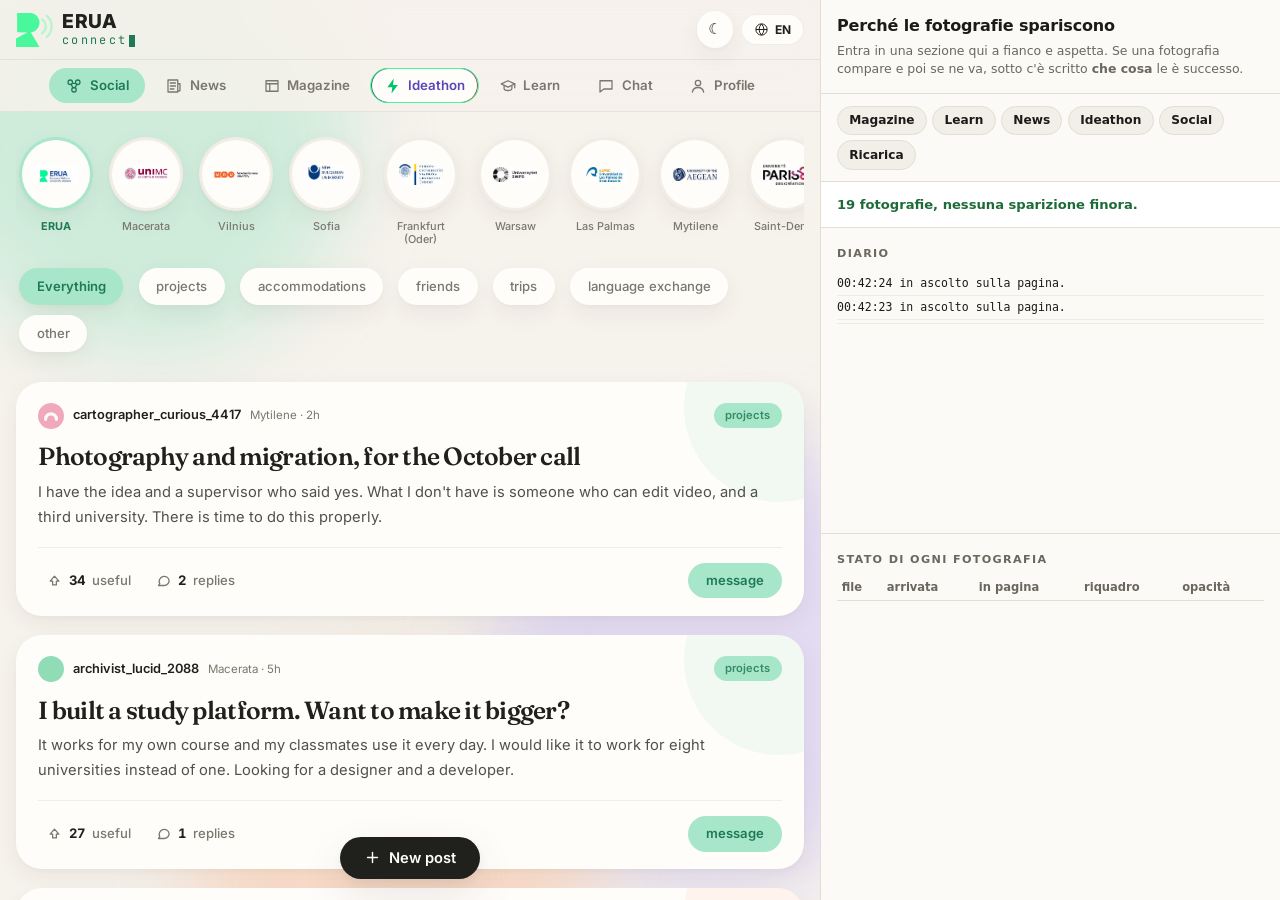
==== collaudo/sonda.html @ fa14f797 "collaudo/sonda.html — salvataggio automatico 16/08/2026 18:24" ====
<!doctype html>
<html lang="it">
<head>
<meta charset="utf-8">
<title>Sonda — perché le fotografie spariscono</title>
<!--
  Questa pagina non fa parte dell'applicazione: è uno strumento di
  collaudo. Tiene ERUA connect dentro una finestra e guarda, una volta al
  secondo, che fine fanno le sue fotografie.

  Serve perché il sintomo — "le vedo per un secondo, poi spariscono" —
  da fuori è identico in quattro casi molto diversi:
    1. qualcuno riscrive il contenitore e le porta via
    2. il file non arriva, o arriva rotto
    3. restano in pagina ma il loro riquadro va a zero
    4. restano e hanno un riquadro, ma una regola le rende invisibili
  Distinguerli leggendo il codice non riesce. Qui si vedono.

  Va aperta dal server locale, non con un doppio clic sul file:
  la finestra dentro deve stare sulla stessa origine per poter essere
  guardata.  →  http://localhost:8765/collaudo/sonda.html
-->
<style>
  :root{
    --sup:#fbfaf7; --sup2:#f2efe9; --testo:#1c1b19; --testo2:#6b675f;
    --bordo:#e2ded5; --male:#b3261e; --bene:#1e6b3a; --forse:#8a6d000;
  }
  *{margin:0;padding:0;box-sizing:border-box}
  body{font:14px/1.5 system-ui,sans-serif;background:var(--sup2);color:var(--testo);
       display:grid;grid-template-columns:minmax(0,1fr) minmax(380px,460px);
       height:100vh;overflow:hidden}
  @media (max-width:900px){body{grid-template-columns:1fr;grid-template-rows:50vh 50vh}}

  iframe{width:100%;height:100%;border:0;background:#fff}

  aside{background:var(--sup);border-left:1px solid var(--bordo);
        display:flex;flex-direction:column;overflow:hidden}
  header{padding:.9rem 1rem;border-bottom:1px solid var(--bordo)}
  h1{font-size:1rem;letter-spacing:-.01em}
  header p{font-size:.78rem;color:var(--testo2);margin-top:.2rem}

  .vai{display:flex;flex-wrap:wrap;gap:.35rem;padding:.7rem 1rem;
       border-bottom:1px solid var(--bordo)}
  .vai button{font:inherit;font-size:.76rem;font-weight:600;cursor:pointer;
       background:var(--sup2);border:1px solid var(--bordo);border-radius:99px;
       padding:.28rem .7rem;color:var(--testo)}
  .vai button:hover{background:#e8e4db}

  #verdetto{padding:.8rem 1rem;font-weight:700;font-size:.82rem;
       border-bottom:1px solid var(--bordo);background:#fff}
  #verdetto.male{color:var(--male)}
  #verdetto.bene{color:var(--bene)}

  .parte{overflow:auto;padding:.6rem 1rem}
  .parte h2{font-size:.7rem;text-transform:uppercase;letter-spacing:.12em;
       color:var(--testo2);margin:.5rem 0 .4rem}
  #diario{flex:0 0 34%;border-bottom:1px solid var(--bordo)}
  #diario div{font-family:ui-monospace,monospace;font-size:.72rem;
       padding:.18rem 0;border-bottom:1px solid #f0ece4;word-break:break-word}
  #diario .grave{color:var(--male);font-weight:700}
  #tabella{flex:1 1 auto}
  table{width:100%;border-collapse:collapse;font-size:.72rem}
  th{text-align:left;font-weight:600;color:var(--testo2);
     border-bottom:1px solid var(--bordo);padding:.25rem .3rem;
     position:sticky;top:0;background:var(--sup)}
  td{padding:.25rem .3rem;border-bottom:1px solid #f0ece4;
     font-family:ui-monospace,monospace}
  td.no{color:var(--male);font-weight:700}
  td.si{color:var(--bene)}
  .file{max-width:11rem;overflow:hidden;text-overflow:ellipsis;white-space:nowrap}
</style>
</head>
<body>

<iframe id="app" src="../index.html" title="ERUA connect"></iframe>

<aside>
  <header>
    <h1>Perché le fotografie spariscono</h1>
    <p>Entra in una sezione qui a fianco e aspetta. Se una fotografia
       compare e poi se ne va, sotto c'è scritto <b>che cosa</b> le è
       successo.</p>
  </header>

  <div class="vai">
    <button data-vai="magazine">Magazine</button>
    <button data-vai="study">Learn</button>
    <button data-vai="news">News</button>
    <button data-vai="ideathon">Ideathon</button>
    <button data-vai="social">Social</button>
    <button id="ricarica">Ricarica</button>
  </div>

  <div id="verdetto">In ascolto…</div>

  <div class="parte" id="diario">
    <h2>Diario</h2>
    <div id="righe"></div>
  </div>

  <div class="parte" id="tabella">
    <h2>Stato di ogni fotografia</h2>
    <table>
      <thead><tr><th>file</th><th>arrivata</th><th>in pagina</th>
                 <th>riquadro</th><th>opacità</th></tr></thead>
      <tbody id="corpo"></tbody>
    </table>
  </div>
</aside>

<script>
const app = document.getElementById('app');
const righe = document.getElementById('righe');
const corpo = document.getElementById('corpo');
const verdetto = document.getElementById('verdetto');

/* Lo stato migliore in cui abbiamo visto ogni fotografia. È il cuore
   della sonda: "sparita" non vuol dire "assente", vuol dire **c'era e
   adesso non c'è**. Senza memoria non si distingue una fotografia che
   se ne va da una che non è mai arrivata. */
const storia = new Map();
let sparite = 0, osservo = null;

function scrivi(testo, grave) {
  const d = document.createElement('div');
  if (grave) d.className = 'grave';
  const ora = new Date().toLocaleTimeString('it-IT', { hour12: false });
  d.textContent = ora + '  ' + testo;
  righe.prepend(d);
  while (righe.children.length > 80) righe.lastChild.remove();
}

function nome(img) {
  const s = img.currentSrc || img.src || '';
  if (s.startsWith('data:')) return '(incorporata)';
  return s.split('/').slice(-1)[0].split('?')[0].slice(0, 34) || s.slice(0, 34);
}

/* Le quattro condizioni, separate. Una fotografia si vede solo se le
   soddisfa tutte e quattro; quale delle quattro cade dice qual è il
   guasto. */
function stato(img, finestra) {
  const r = img.getBoundingClientRect();
  const s = finestra.getComputedStyle(img);
  return {
    arrivata: !!(img.complete && img.naturalWidth > 0),
    inPagina: img.isConnected,
    riquadro: r.width >= 1 && r.height >= 1,
    visibile: s.opacity !== '0' && s.visibility !== 'hidden' && s.display !== 'none',
    larghezza: Math.round(r.width), altezza: Math.round(r.height),
    opacita: s.opacity,
  };
}
const aPosto = s => s.arrivata && s.inPagina && s.riquadro && s.visibile;

function perche(prima, adesso) {
  if (prima.arrivata && !adesso.arrivata) return 'il browser ha scartato il file (2)';
  if (prima.inPagina && !adesso.inPagina) return 'qualcuno l\'ha tolta dalla pagina (1)';
  if (prima.riquadro && !adesso.riquadro) return `il riquadro è andato a zero (3)`;
  if (prima.visibile && !adesso.visibile) return `una regola la rende invisibile — opacità ${adesso.opacita} (4)`;
  return 'non si vede più, e non so dire perché';
}

function guarda() {
  const doc = app.contentDocument, finestra = app.contentWindow;
  if (!doc || !doc.body) return;

  const imgs = [...doc.querySelectorAll('img')];
  const viste = new Set();
  corpo.textContent = '';

  for (const img of imgs) {
    const chiave = img.currentSrc || img.src;
    if (!chiave || chiave.startsWith('data:')) continue;
    viste.add(chiave);

    const ora = stato(img, finestra);
    const prima = storia.get(chiave);

    if (aPosto(ora)) storia.set(chiave, ora);
    else if (prima && aPosto(prima)) {
      sparite++;
      scrivi('SPARITA ' + nome(img) + ' — ' + perche(prima, ora), true);
      storia.set(chiave, ora);
    }

    const cella = (v, testo) => `<td class="${v ? 'si' : 'no'}">${testo}</td>`;
    const tr = document.createElement('tr');
    tr.innerHTML = `<td class="file" title="${chiave}">${nome(img)}</td>`
      + cella(ora.arrivata, ora.arrivata ? 'sì' : 'NO')
      + cella(ora.inPagina, ora.inPagina ? 'sì' : 'NO')
      + cella(ora.riquadro, ora.larghezza + '×' + ora.altezza)
      + cella(ora.visibile, ora.opacita);
    corpo.appendChild(tr);
  }

  /* Una fotografia che era in pagina e adesso non compare più
     nell'elenco è stata tolta: il caso 1, che la tabella da sola non
     mostrerebbe perché la riga sparisce insieme all'immagine. */
  for (const [chiave, prima] of storia) {
    if (!viste.has(chiave) && aPosto(prima)) {
      sparite++;
      scrivi('TOLTA ' + chiave.split('/').slice(-1)[0] + ' — non è più nella pagina (1)', true);
      storia.set(chiave, { ...prima, inPagina: false });
    }
  }

  const inPagina = imgs.length;
  verdetto.className = sparite ? 'male' : (inPagina ? 'bene' : '');
  verdetto.textContent = sparite
    ? `${sparite} sparizioni. Il motivo è nel diario qui sotto.`
    : `${inPagina} fotografie, nessuna sparizione finora.`;
}

/* Si aggancia appena la finestra dentro ha un corpo, e si riaggancia a
   ogni ricarica: l'osservatore muore insieme al documento che guardava. */
function aggancia() {
  const doc = app.contentDocument;
  if (!doc || !doc.body) { requestAnimationFrame(aggancia); return; }

  doc.addEventListener('error', e => {
    if (e.target && e.target.tagName === 'IMG')
      scrivi('NON ARRIVATA ' + nome(e.target), true);
  }, true);

  if (osservo) clearInterval(osservo);
  osservo = setInterval(guarda, 1000);
  scrivi('in ascolto sulla pagina.');
}

app.addEventListener('load', () => { storia.clear(); sparite = 0; aggancia(); });
aggancia();

document.querySelectorAll('[data-vai]').forEach(b => b.addEventListener('click', () => {
  app.contentWindow.location.hash = b.dataset.vai;
  scrivi('→ ' + b.dataset.vai);
}));
document.getElementById('ricarica').addEventListener('click', () => {
  righe.textContent = ''; app.contentWindow.location.reload();
});
</script>
</body>
</html>
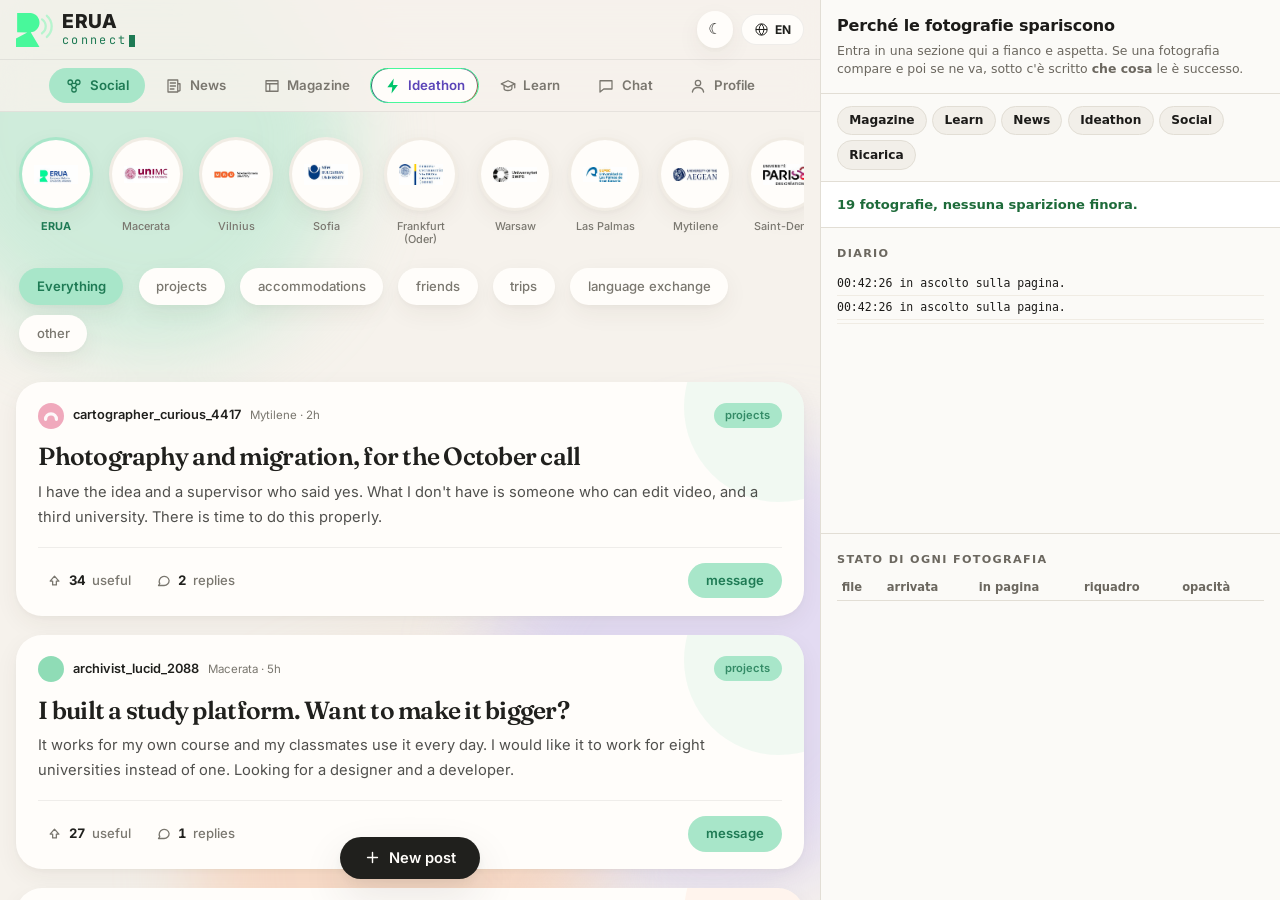
==== commit 1822960f: "collaudo/sonda.html — salvataggio automatico 16/08/2026 18:24" ====
--- a/collaudo/sonda.html
+++ b/collaudo/sonda.html
@@ -23,7 +23,7 @@
 <style>
   :root{
     --sup:#fbfaf7; --sup2:#f2efe9; --testo:#1c1b19; --testo2:#6b675f;
-    --bordo:#e2ded5; --male:#b3261e; --bene:#1e6b3a; --forse:#8a6d000;
+    --bordo:#e2ded5; --male:#b3261e; --bene:#1e6b3a;
   }
   *{margin:0;padding:0;box-sizing:border-box}
   body{font:14px/1.5 system-ui,sans-serif;background:var(--sup2);color:var(--testo);
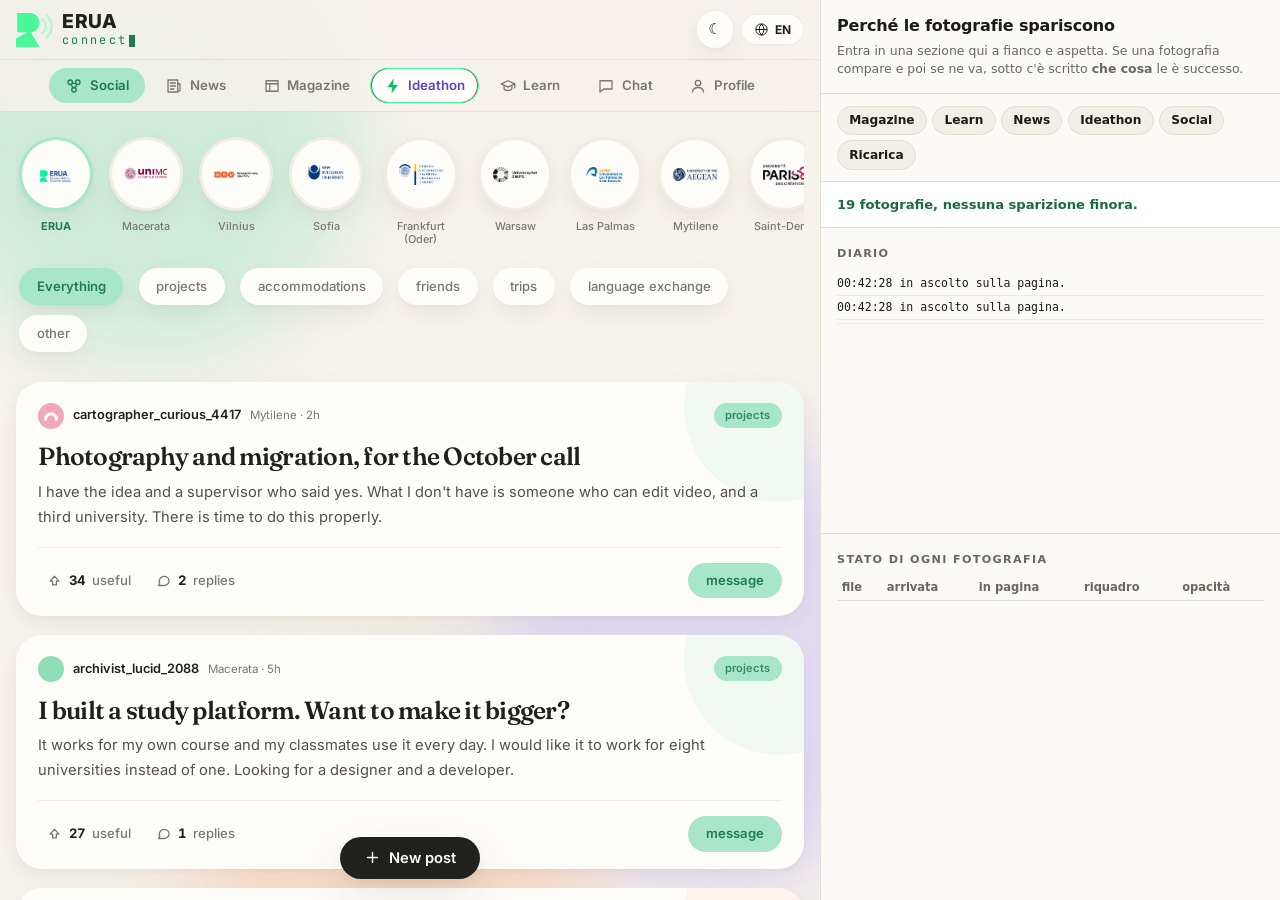
==== commit d9c74322: "collaudo/sonda.html — salvataggio automatico 16/08/2026 18:32" ====
--- a/collaudo/sonda.html
+++ b/collaudo/sonda.html
@@ -136,6 +136,38 @@
   return s.split('/').slice(-1)[0].split('?')[0].slice(0, 34) || s.slice(0, 34);
 }
 
+/* Una sezione che non è quella attiva sta a display:none, e tutto quello
+   che contiene misura 0×0. È il comportamento giusto, non un guasto: se
+   non lo si esclude, ogni cambio di sezione sembra una strage di
+   fotografie. Qui si guarda solo quello che è davvero in scena. */
+function fuoriScena(el, finestra) {
+  for (let n = el; n && n !== finestra.document.body; n = n.parentElement) {
+    if (n.hidden) return true;
+    if (finestra.getComputedStyle(n).display === 'none') return true;
+  }
+  return false;
+}
+
+/* Quando una fotografia perde il riquadro pur essendo in scena, la
+   domanda diventa: chi è collassato? L'immagine, il pulsante che la
+   contiene, la scheda, o la griglia? Si risale finché non si trova
+   qualcuno che un riquadro ce l'ha ancora: il guasto sta nell'anello
+   subito sotto. */
+function colpevole(img) {
+  const eti = n => n.tagName.toLowerCase()
+    + (n.id ? '#' + n.id : '')
+    + (n.className && typeof n.className === 'string'
+        ? '.' + n.className.trim().split(/\s+/)[0] : '');
+  let sotto = eti(img);
+  for (let n = img.parentElement; n && n.tagName !== 'BODY'; n = n.parentElement) {
+    const r = n.getBoundingClientRect();
+    if (r.width >= 1 && r.height >= 1)
+      return `<${sotto}> è a zero dentro <${eti(n)}> che misura ${Math.round(r.width)}×${Math.round(r.height)}`;
+    sotto = eti(n);
+  }
+  return `tutta la catena è a zero, fino a <${sotto}>`;
+}
+
 /* Le quattro condizioni, separate. Una fotografia si vede solo se le
    soddisfa tutte e quattro; quale delle quattro cade dice qual è il
    guasto. */
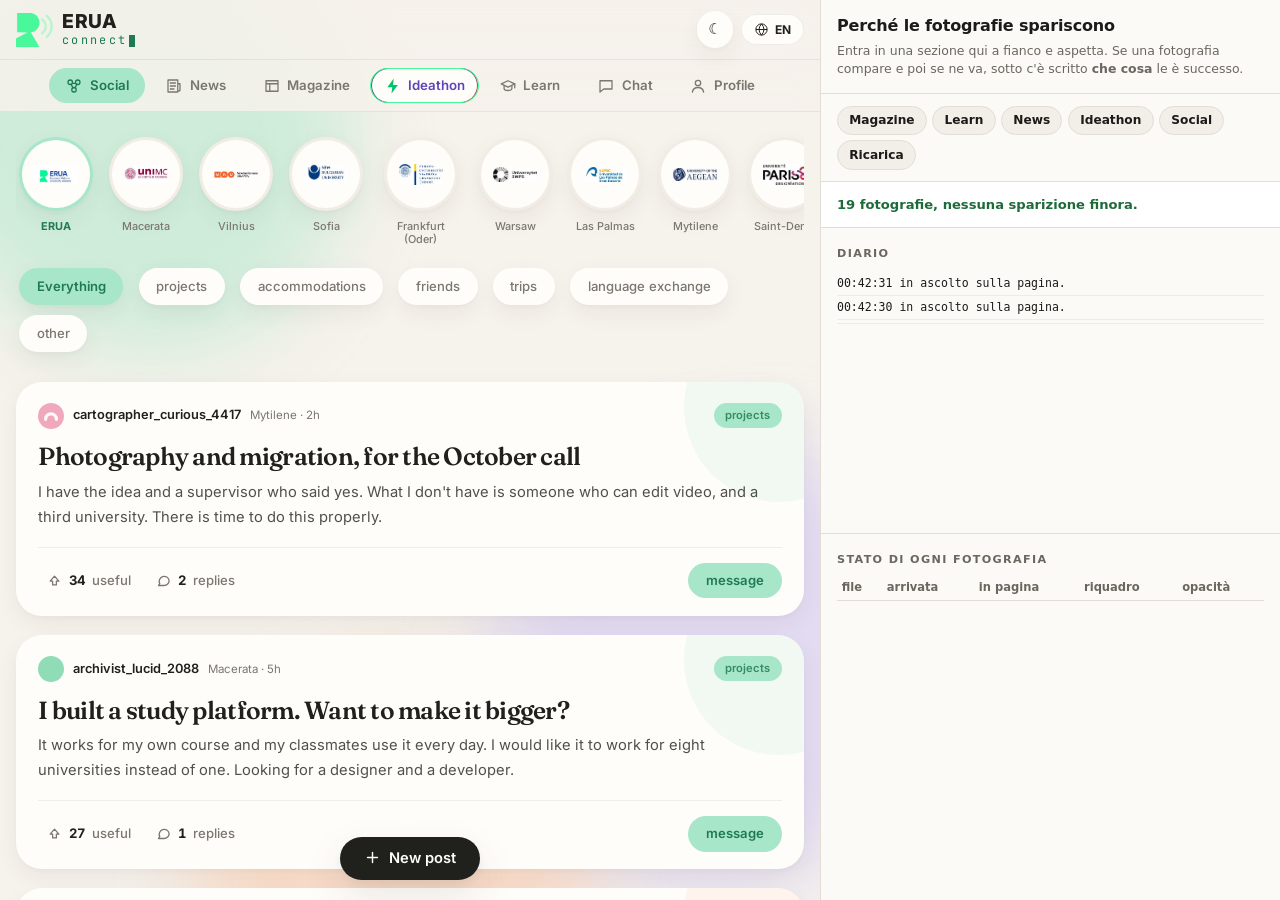
==== commit 16670fb5: "collaudo/sonda.html — salvataggio automatico 16/08/2026 18:32" ====
--- a/collaudo/sonda.html
+++ b/collaudo/sonda.html
@@ -185,10 +185,10 @@
 }
 const aPosto = s => s.arrivata && s.inPagina && s.riquadro && s.visibile;
 
-function perche(prima, adesso) {
+function perche(prima, adesso, img) {
   if (prima.arrivata && !adesso.arrivata) return 'il browser ha scartato il file (2)';
   if (prima.inPagina && !adesso.inPagina) return 'qualcuno l\'ha tolta dalla pagina (1)';
-  if (prima.riquadro && !adesso.riquadro) return `il riquadro è andato a zero (3)`;
+  if (prima.riquadro && !adesso.riquadro) return 'riquadro a zero (3) — ' + colpevole(img);
   if (prima.visibile && !adesso.visibile) return `una regola la rende invisibile — opacità ${adesso.opacita} (4)`;
   return 'non si vede più, e non so dire perché';
 }
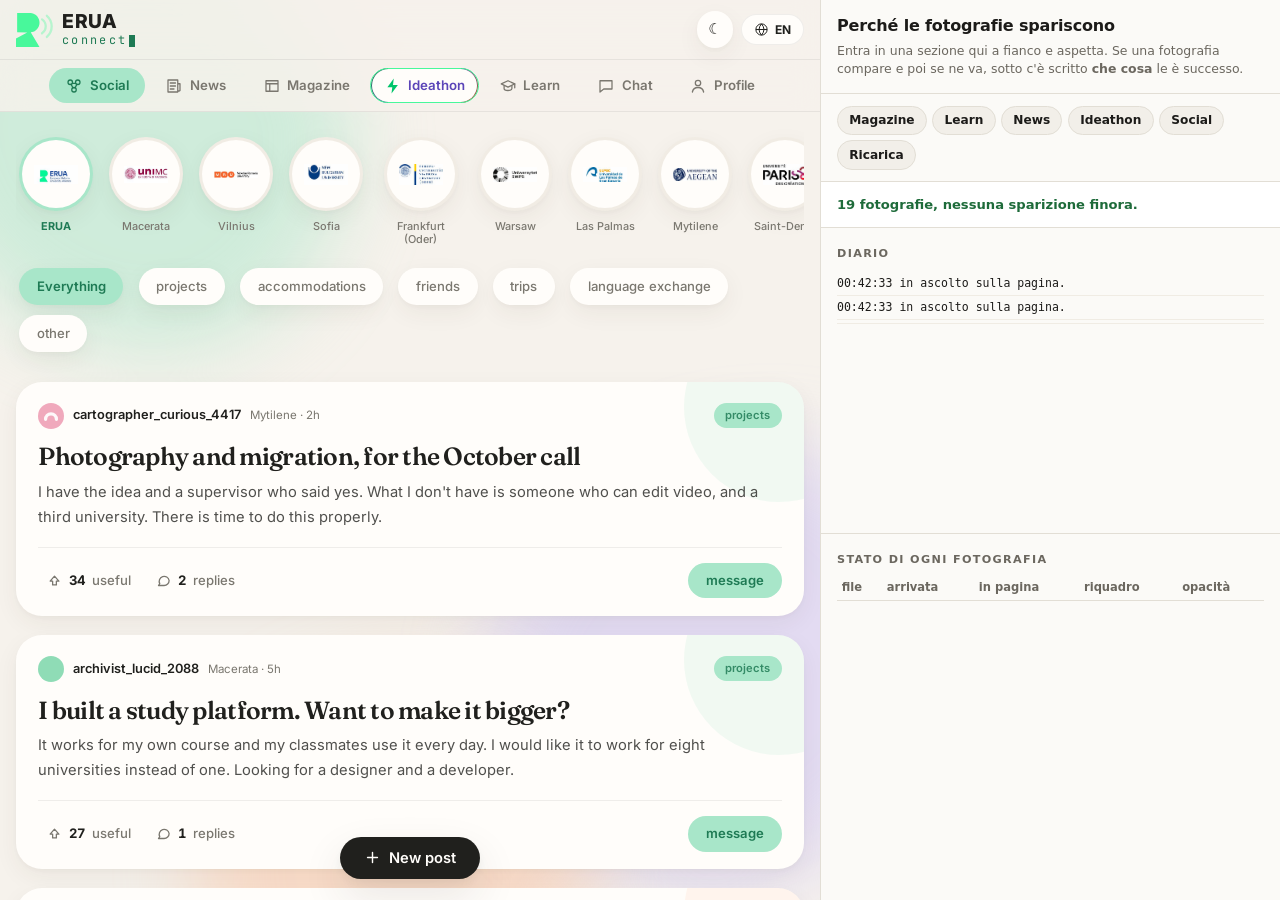
==== commit 3ed1e6dc: "collaudo/sonda.html — salvataggio automatico 16/08/2026 18:32" ====
--- a/collaudo/sonda.html
+++ b/collaudo/sonda.html
@@ -206,13 +206,16 @@
     if (!chiave || chiave.startsWith('data:')) continue;
     viste.add(chiave);
 
+    /* Una sezione lasciata alle spalle non è una sparizione. */
+    if (fuoriScena(img, finestra)) continue;
+
     const ora = stato(img, finestra);
     const prima = storia.get(chiave);
 
     if (aPosto(ora)) storia.set(chiave, ora);
     else if (prima && aPosto(prima)) {
       sparite++;
-      scrivi('SPARITA ' + nome(img) + ' — ' + perche(prima, ora), true);
+      scrivi('SPARITA ' + nome(img) + ' — ' + perche(prima, ora, img), true);
       storia.set(chiave, ora);
     }
 
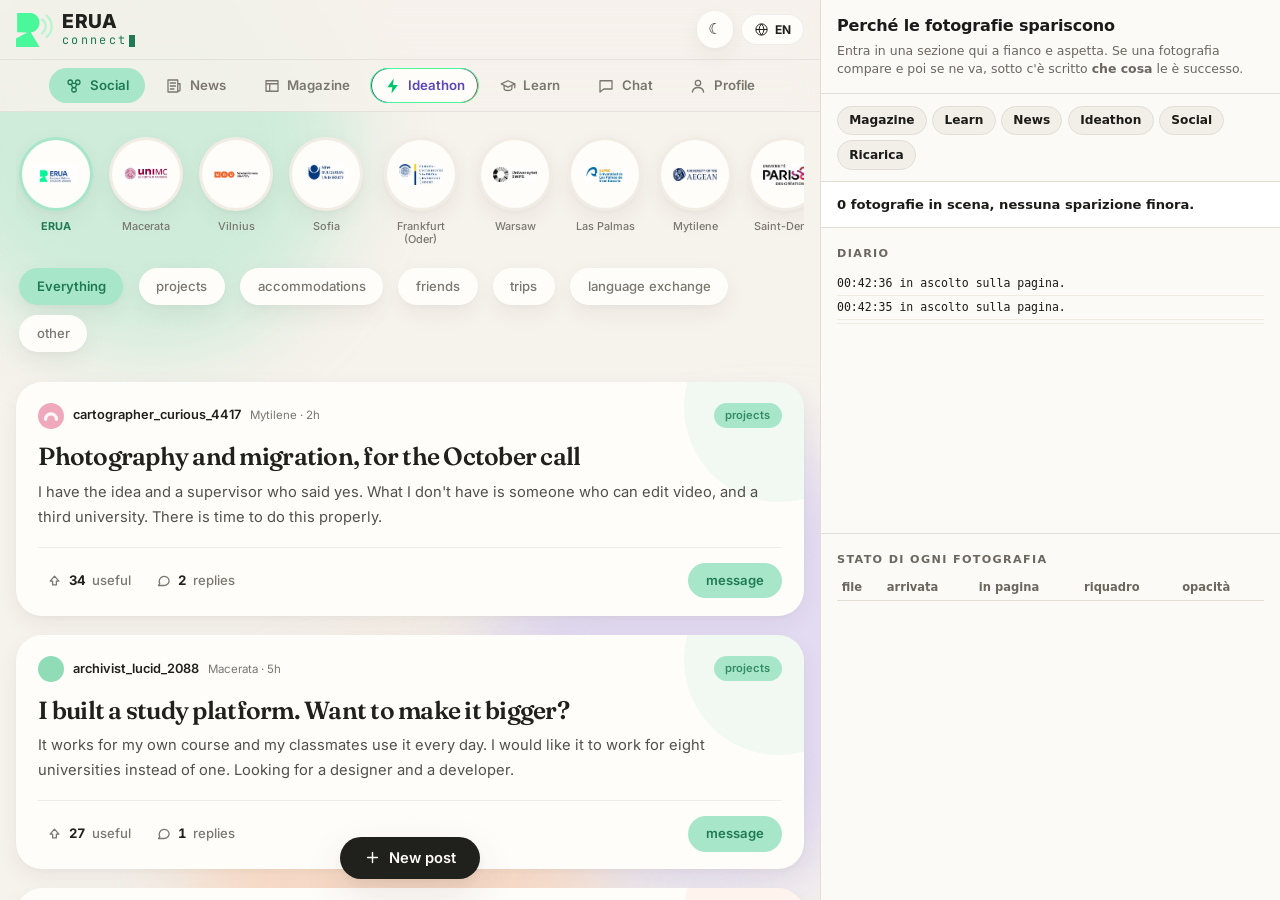
==== commit b278e257: "collaudo/sonda.html — salvataggio automatico 16/08/2026 18:32" ====
--- a/collaudo/sonda.html
+++ b/collaudo/sonda.html
@@ -240,11 +240,11 @@
     }
   }
 
-  const inPagina = imgs.length;
-  verdetto.className = sparite ? 'male' : (inPagina ? 'bene' : '');
+  const inScena = corpo.children.length;
+  verdetto.className = sparite ? 'male' : (inScena ? 'bene' : '');
   verdetto.textContent = sparite
-    ? `${sparite} sparizioni. Il motivo è nel diario qui sotto.`
-    : `${inPagina} fotografie, nessuna sparizione finora.`;
+    ? `${sparite} sparizioni in scena. Il motivo è nel diario qui sotto.`
+    : `${inScena} fotografie in scena, nessuna sparizione finora.`;
 }
 
 /* Si aggancia appena la finestra dentro ha un corpo, e si riaggancia a
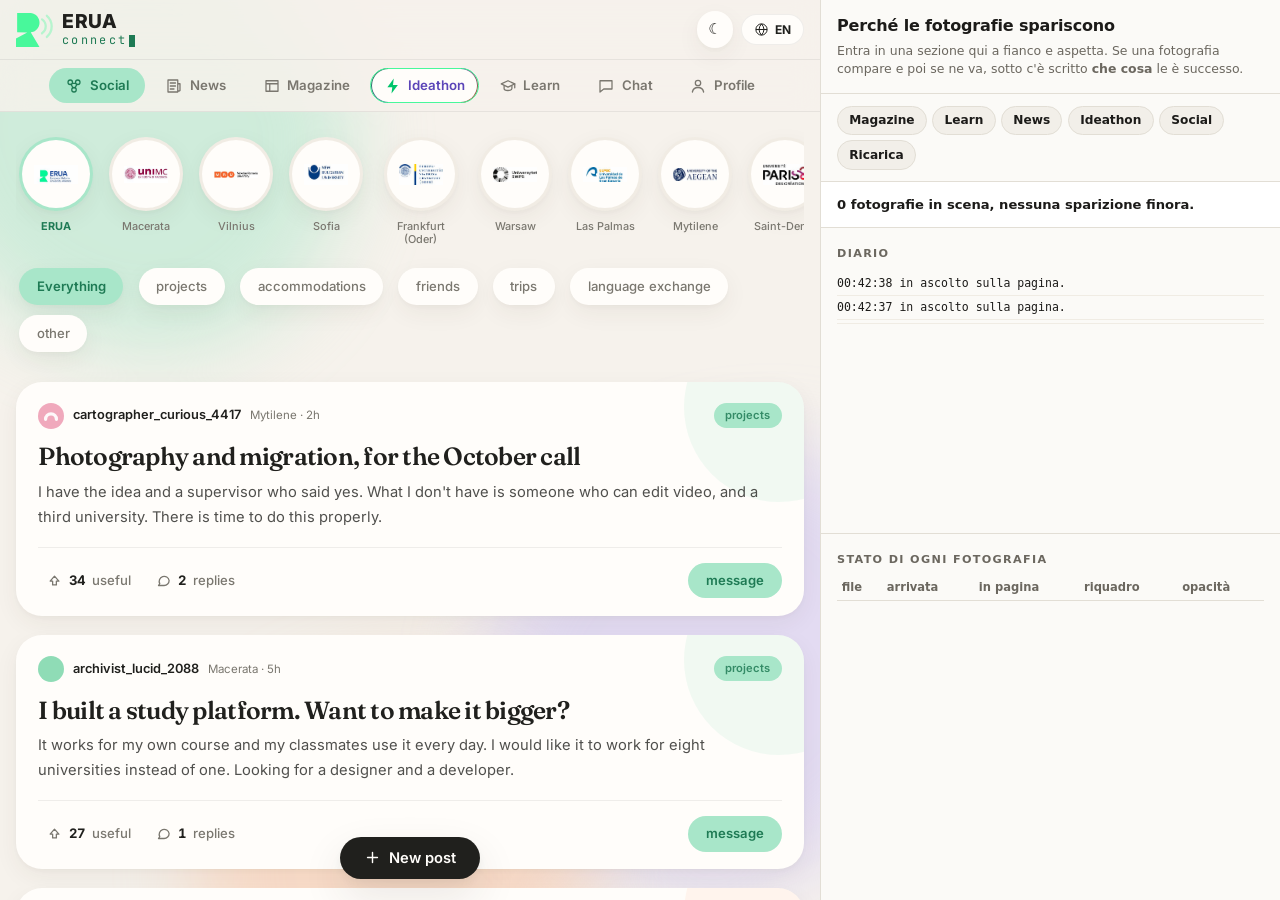
==== commit 0681969c: "collaudo/sonda.html — salvataggio automatico 16/08/2026 18:33" ====
--- a/collaudo/sonda.html
+++ b/collaudo/sonda.html
@@ -219,6 +219,8 @@
       storia.set(chiave, ora);
     }
 
+    /* In tabella solo quello che è in scena: le sezioni lasciate alle
+       spalle riempirebbero l'elenco di zeri che non vogliono dire niente. */
     const cella = (v, testo) => `<td class="${v ? 'si' : 'no'}">${testo}</td>`;
     const tr = document.createElement('tr');
     tr.innerHTML = `<td class="file" title="${chiave}">${nome(img)}</td>`
